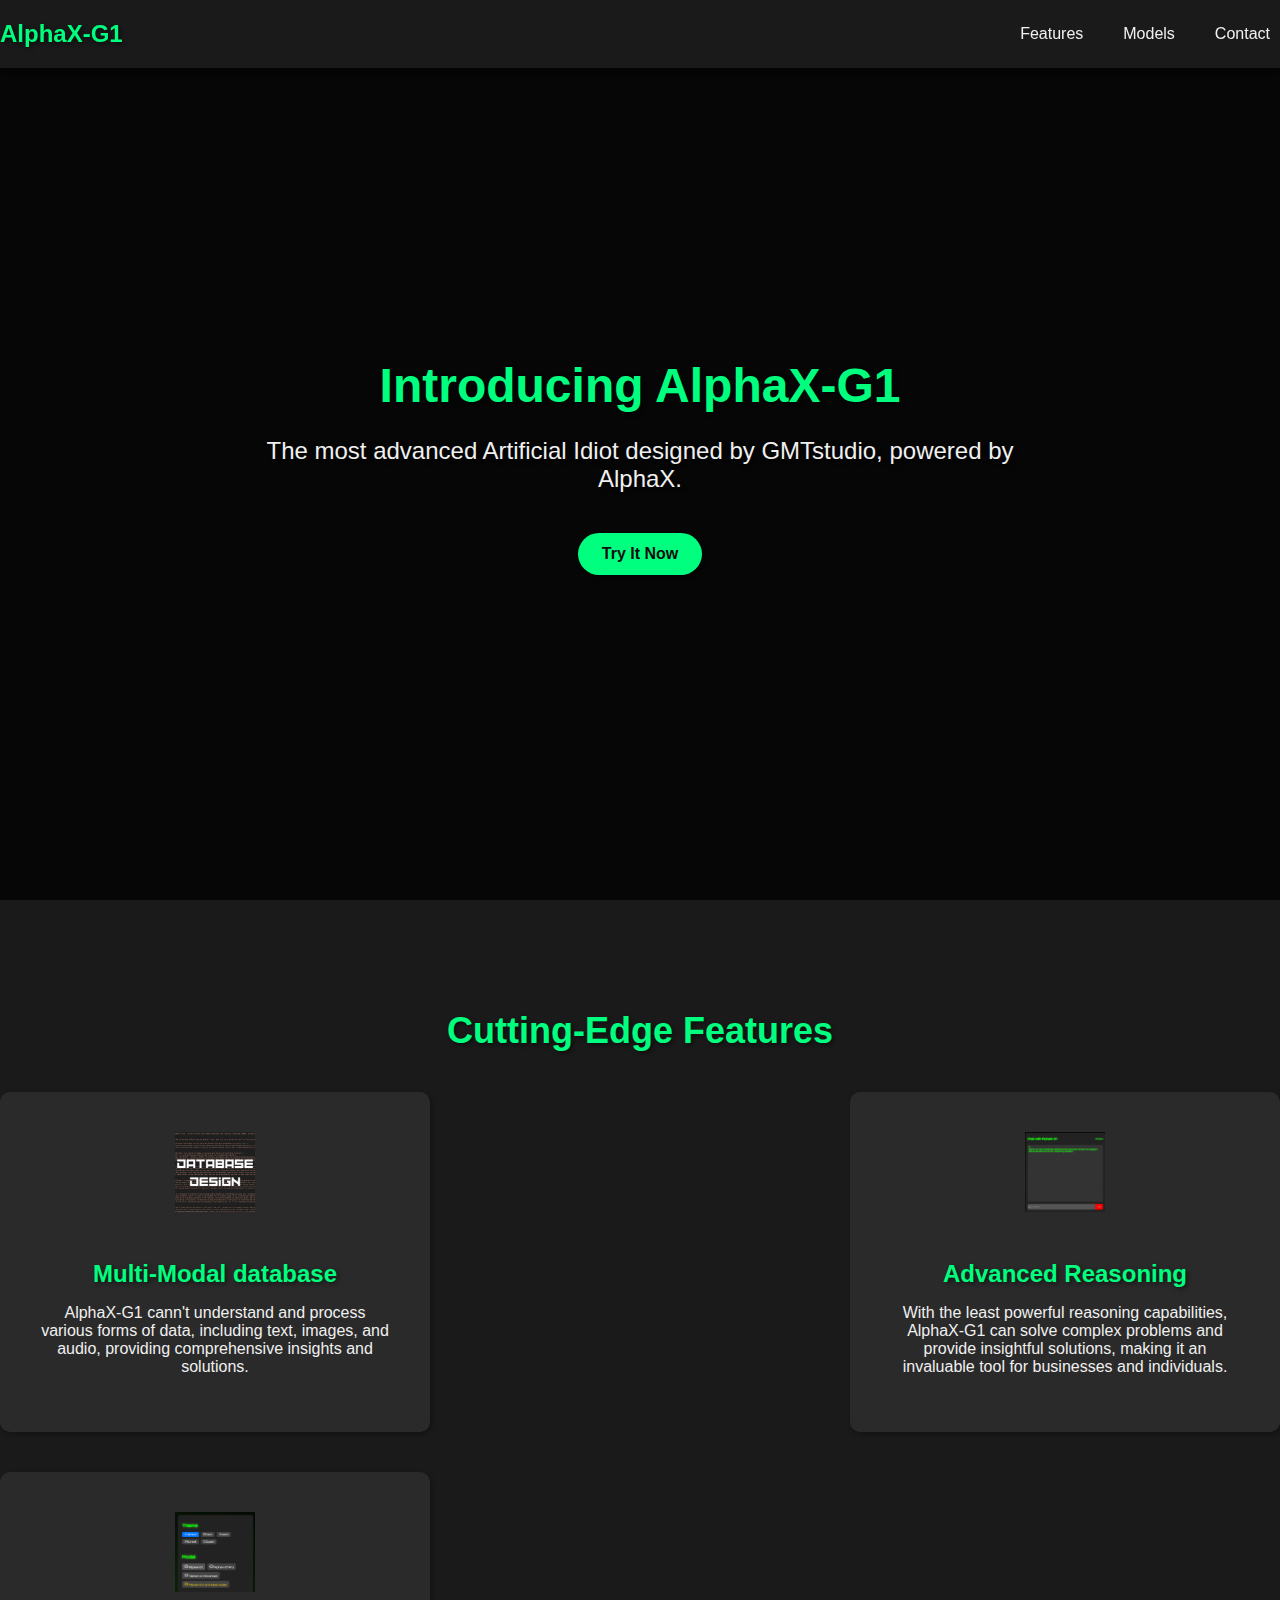
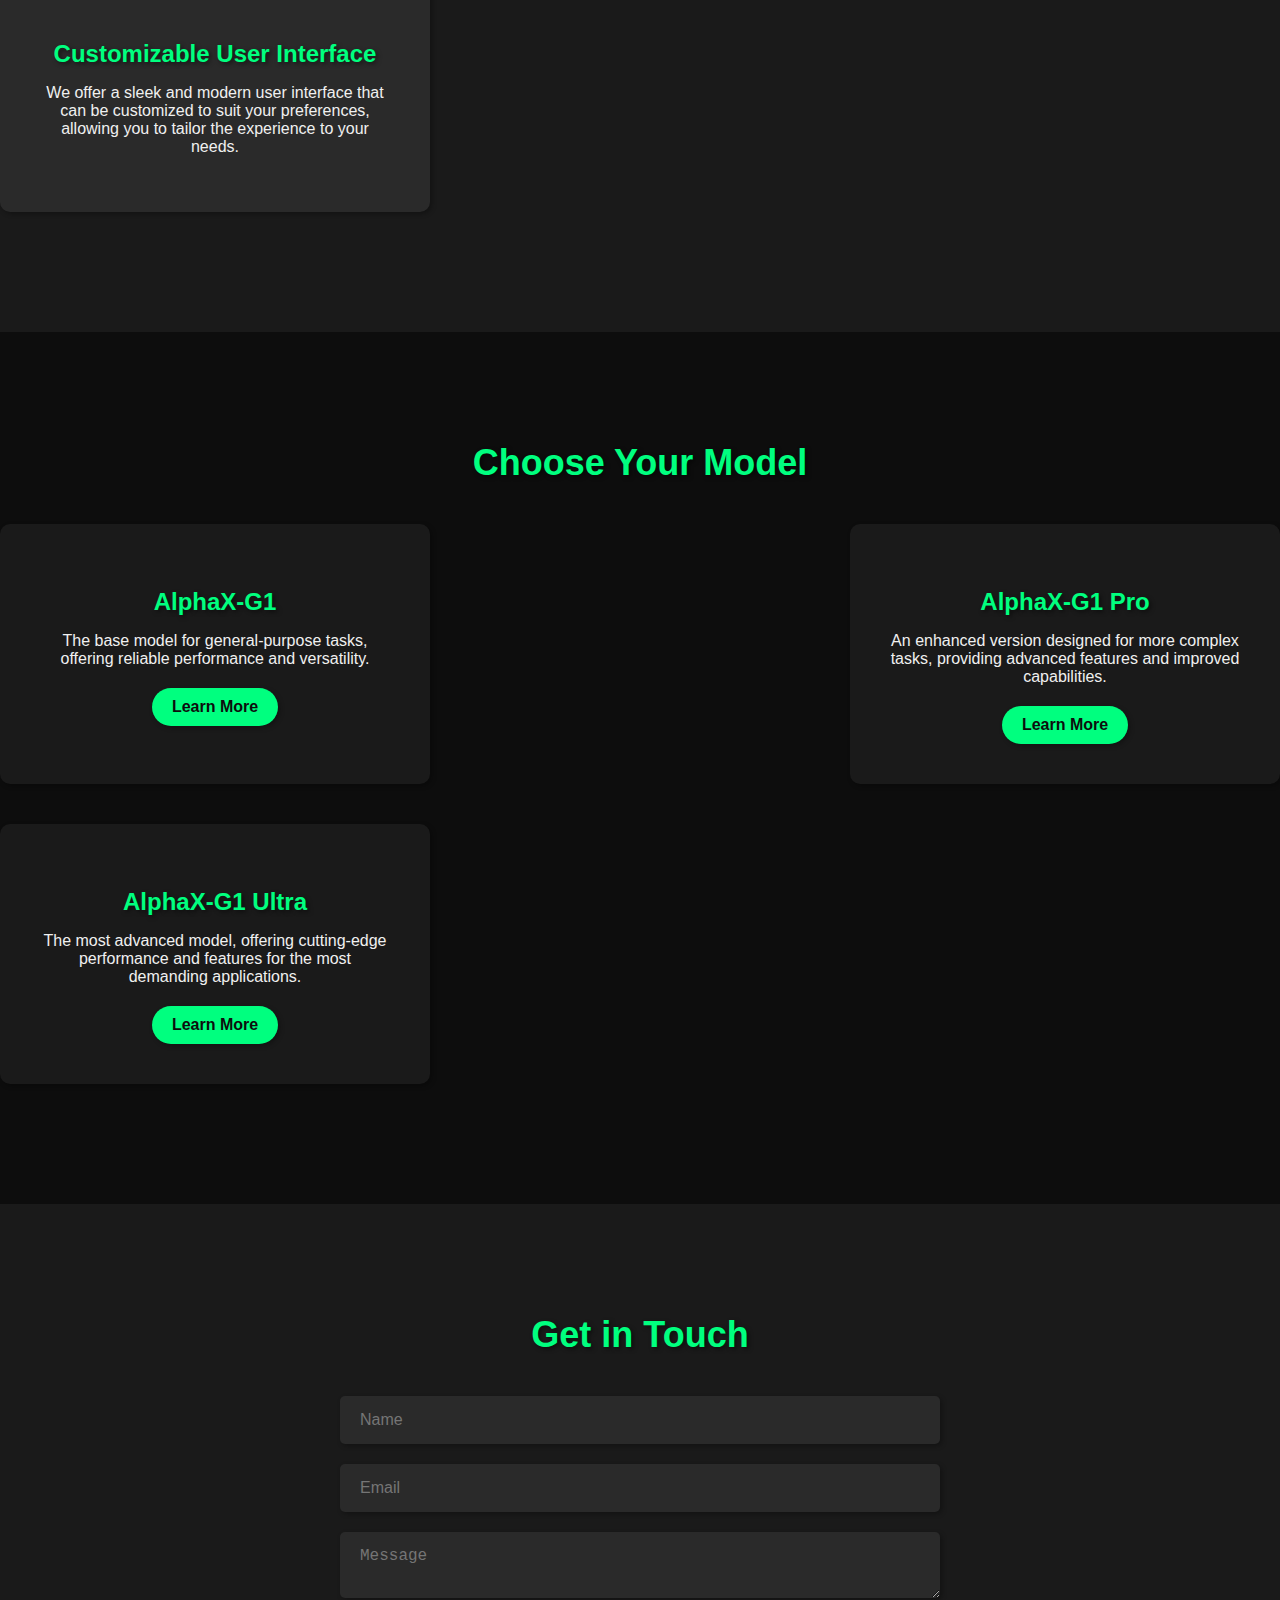
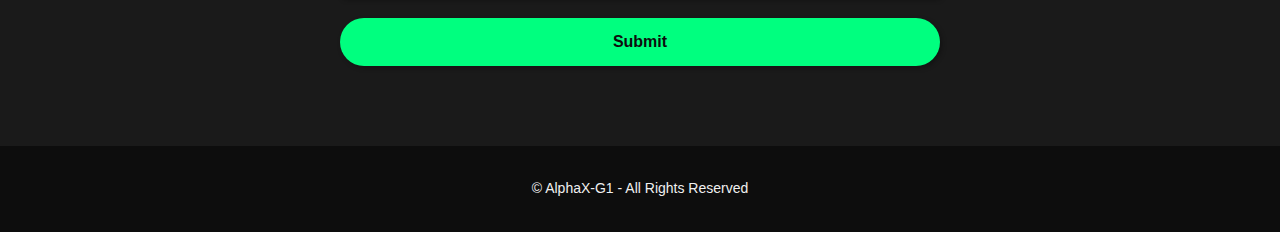
==== index.html @ 3f014d13 "Add files via upload" ====
<!DOCTYPE html>
<html lang="en">
<head>
  <meta charset="UTF-8">
  <meta name="viewport" content="width=device-width, initial-scale=1.0">
  <title>AlphaX-G1 - The Future of AI</title>
  <link rel="stylesheet" href="https://cdnjs.cloudflare.com/ajax/libs/animate.css/4.1.1/animate.min.css">
  <link rel="stylesheet" href="styles.css">
  <link rel="stylesheet" href="https://cdn-uicons.flaticon.com/uicons-regular-rounded/css/uicons-regular-rounded.css">
</head>
<body>
  <header>
    <nav>
      <div class="logo">AlphaX-G1</div>
      <div class="nav-links">
        <a href="#features" class="nav-link">Features</a>
        <a href="#models" class="nav-link">Models</a>
        <a href="#contact" class="nav-link">Contact</a>
      </div>
      <div class="nav-toggle">
        <i class="fi fi-rr-menu-burger"></i>
      </div>
    </nav>
  </header>

  <main>
    <section class="hero">
      <div class="hero-content">
        <h1 class="animate__animated animate__fadeInDown">Introducing AlphaX-G1</h1>
        <p class="animate__animated animate__fadeInUp">The most advanced Artificial Idiot designed by GMTstudio, powered by AlphaX.</p>
        <a href="ChatAlphaX.html" class="cta-btn animate__animated animate__bounceIn">Try It Now</a>
      </div>
    </section>

    <section id="features" class="features">
      <h2 class="section-title animate__animated animate__fadeInDown">Cutting-Edge Features</h2>
      <div class="feature-cards">
        <div class="feature-card animate__animated animate__fadeInLeft">
          <img src="DBdesign.png" alt="Feature Icon">
          <h3>Multi-Modal database</h3>
          <p>AlphaX-G1 cann't understand and process various forms of data, including text, images, and audio, providing comprehensive insights and solutions.</p>
        </div>
        <div class="feature-card animate__animated animate__fadeInUp">
          <img src="ChatUI.png" alt="Feature Icon">
          <h3>Advanced Reasoning</h3>
          <p>With the least powerful reasoning capabilities, AlphaX-G1 can solve complex problems and provide insightful solutions, making it an invaluable tool for businesses and individuals.</p>
        </div>
        <div class="feature-card animate__animated animate__fadeInRight">
          <img src="Theme.png" alt="Feature Icon">
          <h3>Customizable User Interface</h3>
          <p>We offer a sleek and modern user interface that can be customized to suit your preferences, allowing you to tailor the experience to your needs.</p>
        </div>
      </div>
    </section>

    <section id="models" class="models">
      <h2 class="section-title animate__animated animate__fadeInDown">Choose Your Model</h2>
      <div class="model-cards">
        <div class="model-card animate__animated animate__fadeInLeft">
          <i class="fi fi-rs-devices"></i>
          <h3>AlphaX-G1</h3>
          <p>The base model for general-purpose tasks, offering reliable performance and versatility.</p>
          <a href="ChatAlphaX.html" class="model-btn">Learn More</a>
        </div>
        <div class="model-card animate__animated animate__fadeInUp">
          <i class="fi fi-rr-user-robot"></i>
          <h3>AlphaX-G1 Pro</h3>
          <p>An enhanced version designed for more complex tasks, providing advanced features and improved capabilities.</p>
          <a href="ChatAlphaX.html" class="model-btn">Learn More</a>
        </div>
        <div class="model-card animate__animated animate__fadeInRight">
          <i class="fi fi-rr-robot"></i>
          <h3>AlphaX-G1 Ultra</h3>
          <p>The most advanced model, offering cutting-edge performance and features for the most demanding applications.</p>
          <a href="ChatAlphaX.html" class="model-btn">Learn More</a>
        </div>
      </div>
    </section>

    <section id="contact" class="contact">
      <h2 class="section-title animate__animated animate__fadeInDown">Get in Touch</h2>
      <form class="animate__animated animate__fadeInUp">
        <input type="text" placeholder="Name" required>
        <input type="email" placeholder="Email" required>
        <textarea placeholder="Message" required></textarea>
        <button type="submit" class="submit-btn">Submit</button>
      </form>
    </section>
  </main>

  <footer>
    <p>&copy; AlphaX-G1 - All Rights Reserved</p>
  </footer>

  <script src="script.js"></script>
</body>
</html>
---- styles.css ----
/* General Styles */
body {
  font-family: 'Roboto', sans-serif;
  margin: 0;
  padding: 0;
  background-color: #0d0d0d;
  color: #f0f0f0;
}

.container {
  max-width: 1200px;
  margin: 0 auto;
  padding: 0 20px;
}

/* Header */
header {
  background-color: #1a1a1a;
  padding: 20px 0;
  position: fixed;
  top: 0;
  left: 0;
  right: 0;
  z-index: 999;
  box-shadow: 0 2px 5px rgba(0, 0, 0, 0.3);
}

nav {
  display: flex;
  justify-content: space-between;
  align-items: center;
}

.logo {
  font-size: 24px;
  font-weight: bold;
  color: #00ff7f;
  text-shadow: 2px 2px 4px rgba(0, 0, 0, 0.5);
}

.nav-links {
  display: flex;
  align-items: center;
}

.nav-link {
  color: #f0f0f0;
  text-decoration: none;
  margin-left: 20px;
  transition: color 0.3s ease;
  position: relative;
  padding: 5px 10px;
  border-radius: 5px;
}

.nav-link::after {
  content: "";
  position: absolute;
  bottom: -2px;
  left: 0;
  width: 0;
  height: 2px;
  background-color: #00ff7f;
  transition: width 0.3s ease;
}

.nav-link:hover {
  background-color: rgba(0, 255, 127, 0.2);
  color: #00ff7f;
}

.nav-link:hover::after {
  width: 100%;
}

.nav-toggle {
  display: none;
  cursor: pointer;
}

.nav-toggle i {
  font-size: 24px;
  color: #f0f0f0;
}

/* Hero Section */
.hero {
  background-image: url('hero-bg.jpg');
  background-size: cover;
  background-position: center;
  height: 100vh;
  display: flex;
  align-items: center;
  justify-content: center;
  text-align: center;
  position: relative;
  overflow: hidden;
}

.hero::before {
  content: "";
  position: absolute;
  top: 0;
  left: 0;
  width: 100%;
  height: 100%;
  background-color: rgba(0, 0, 0, 0.5);
  z-index: 1;
}

.hero-content {
  position: relative;
  z-index: 2;
  max-width: 800px;
  padding: 0 20px;
}

.hero-content h1 {
  font-size: 48px;
  margin-bottom: 20px;
  color: #00ff7f;
  text-shadow: 2px 2px 4px rgba(0, 0, 0, 0.5);
}

.hero-content p {
  font-size: 24px;
  margin-bottom: 40px;
  color: #f0f0f0;
  text-shadow: 2px 2px 4px rgba(0, 0, 0, 0.5);
}

.cta-btn {
  display: inline-block;
  background-color: #00ff7f;
  color: #0d0d0d;
  text-decoration: none;
  padding: 12px 24px;
  border-radius: 30px;
  font-weight: bold;
  transition: background-color 0.3s ease, transform 0.3s ease;
  box-shadow: 2px 2px 5px rgba(0, 0, 0, 0.3);
}

.cta-btn:hover {
  background-color: #00d66b;
  transform: translateY(-5px);
}

/* Features Section */
.features {
  padding: 80px 0;
  background-color: #1a1a1a;
}

.section-title {
  text-align: center;
  font-size: 36px;
  margin-bottom: 40px;
  color: #00ff7f;
  text-shadow: 2px 2px 4px rgba(0, 0, 0, 0.5);
}

.feature-cards {
  display: flex;
  justify-content: space-between;
  flex-wrap: wrap;
}

.feature-card {
  background-color: #2a2a2a;
  padding: 40px;
  border-radius: 10px;
  text-align: center;
  max-width: 350px;
  margin-bottom: 40px;
  transition: transform 0.3s ease, box-shadow 0.3s ease;
  box-shadow: 2px 2px 5px rgba(0, 0, 0, 0.3);
}

.feature-card:hover {
  transform: translateY(-10px);
  box-shadow: 4px 4px 10px rgba(0, 0, 0, 0.5);
}

.feature-card img {
  width: 80px;
  height: 80px;
  margin-bottom: 20px;
}

.feature-card h3 {
  font-size: 24px;
  margin-bottom: 10px;
  color: #00ff7f;
  text-shadow: 2px 2px 4px rgba(0, 0, 0, 0.5);
}

.feature-card p {
  font-size: 16px;
  color: #f0f0f0;
}

/* Models Section */
.models {
  padding: 80px 0;
  background-color: #0d0d0d;
}

.model-cards {
  display: flex;
  justify-content: space-between;
  flex-wrap: wrap;
}

.model-card {
  background-color: #1a1a1a;
  padding: 40px;
  border-radius: 10px;
  text-align: center;
  max-width: 350px;
  margin-bottom: 40px;
  transition: transform 0.3s ease, box-shadow 0.3s ease;
  box-shadow: 2px 2px 5px rgba(0, 0, 0, 0.3);
}

.model-card:hover {
  transform: translateY(-10px);
  box-shadow: 4px 4px 10px rgba(0, 0, 0, 0.5);
}

.model-card i {
  font-size: 48px;
  color: #00ff7f;
  margin-bottom: 20px;
  text-shadow: 2px 2px 4px rgba(0, 0, 0, 0.5);
}

.model-card h3 {
  font-size: 24px;
  margin-bottom: 10px;
  color: #00ff7f;
  text-shadow: 2px 2px 4px rgba(0, 0, 0, 0.5);
}

.model-card p {
  font-size: 16px;
  color: #f0f0f0;
  margin-bottom: 20px;
}

.model-btn {
  display: inline-block;
  background-color: #00ff7f;
  color: #0d0d0d;
  text-decoration: none;
  padding: 10px 20px;
  border-radius: 30px;
  font-weight: bold;
  transition: background-color 0.3s ease, transform 0.3s ease;
  box-shadow: 2px 2px 5px rgba(0, 0, 0, 0.3);
}

.model-btn:hover {
  background-color: #00d66b;
  transform: translateY(-5px);
}

/* Contact Section */
.contact {
  padding: 80px 0;
  background-color: #1a1a1a;
}

form {
  max-width: 600px;
  margin: 0 auto;
  display: flex;
  flex-direction: column;
}

input,
textarea {
  background-color: #2a2a2a;
  border: none;
  padding: 15px 20px;
  margin-bottom: 20px;
  border-radius: 5px;
  color: #f0f0f0;
  font-size: 16px;
  box-shadow: 2px 2px 5px rgba(0, 0, 0, 0.3);
  transition: box-shadow 0.3s ease;
}

input:focus,
textarea:focus {
  outline: none;
  box-shadow: 2px 2px 10px rgba(0, 255, 127, 0.5);
}

.submit-btn {
  background-color: #00ff7f;
  color: #0d0d0d;
  border: none;
  padding: 15px 30px;
  border-radius: 30px;
  font-size: 16px;
  font-weight: bold;
  cursor: pointer;
  transition: background-color 0.3s ease, transform 0.3s ease;
  box-shadow: 2px 2px 5px rgba(0, 0, 0, 0.3);
}

.submit-btn:hover {
  background-color: #00d66b;
  transform: translateY(-5px);
}

/* Footer */
footer {
  background-color: #0d0d0d;
  padding: 20px 0;
  text-align: center;
  color: #f0f0f0;
  font-size: 14px;
}

/* Animations */
.animate__animated {
  animation-duration: 1s;
  animation-fill-mode: both;
}

.animate__fadeInDown {
  animation-name: fadeInDown;
}

.animate__fadeInUp {
  animation-name: fadeInUp;
}

.animate__bounceIn {
  animation-name: bounceIn;
}

.animate__fadeInLeft {
  animation-name: fadeInLeft;
}

@keyframes fadeInDown {
  0% {
    opacity: 0;
    transform: translateY(-20px);
  }
  100% {
    opacity: 1;
    transform: translateY(0);
  }
}

@keyframes fadeInUp {
  0% {
    opacity: 0;
    transform: translateY(20px);
  }
  100% {
    opacity: 1;
    transform: translateY(0);
  }
}

@keyframes bounceIn {
  0% {
    opacity: 0;
    transform: scale(0.3);
  }
  50% {
    opacity: 1;
    transform: scale(1.05);
  }
  70% {
    transform: scale(0.9);
  }
  100% {
    transform: scale(1);
  }
}

@keyframes fadeInLeft {
  0% {
    opacity: 0;
    transform: translateX(-20px);
  }
  100% {
    opacity: 1;
    transform: translateX(0);
  }
}
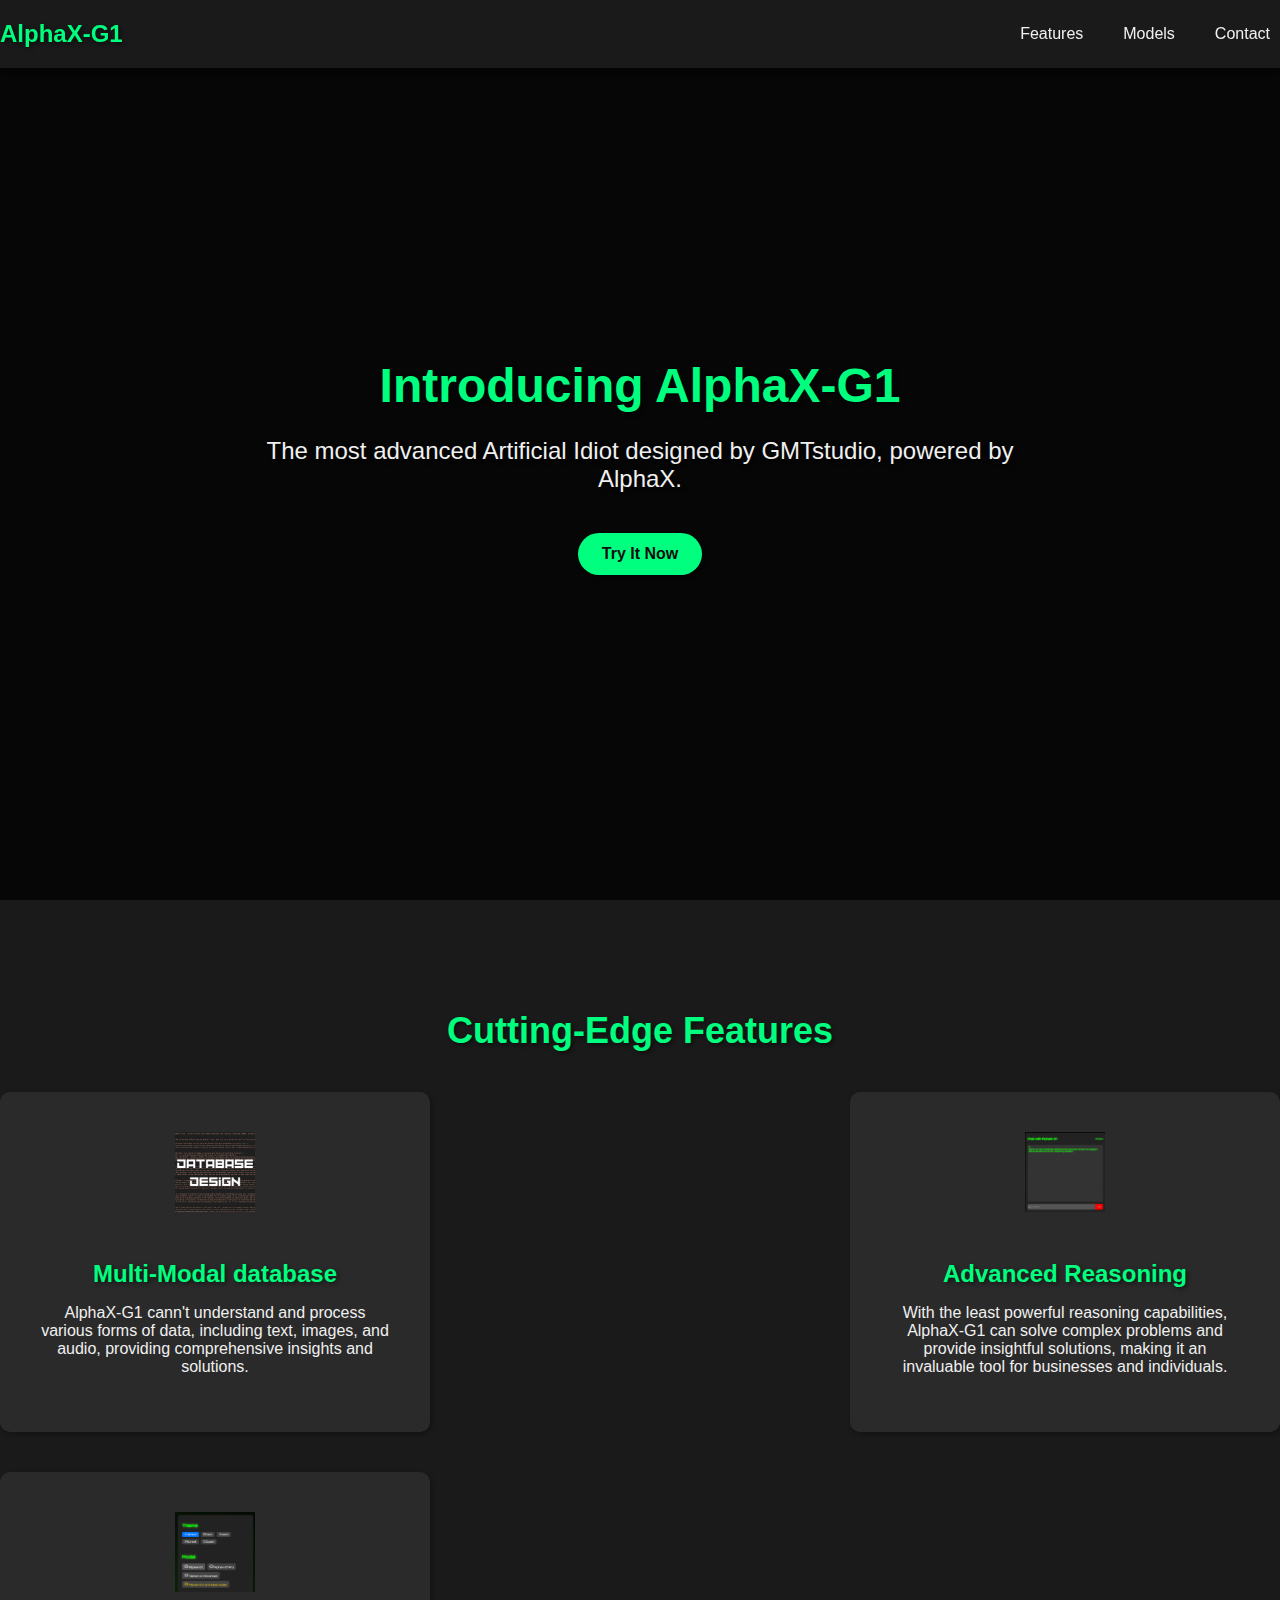
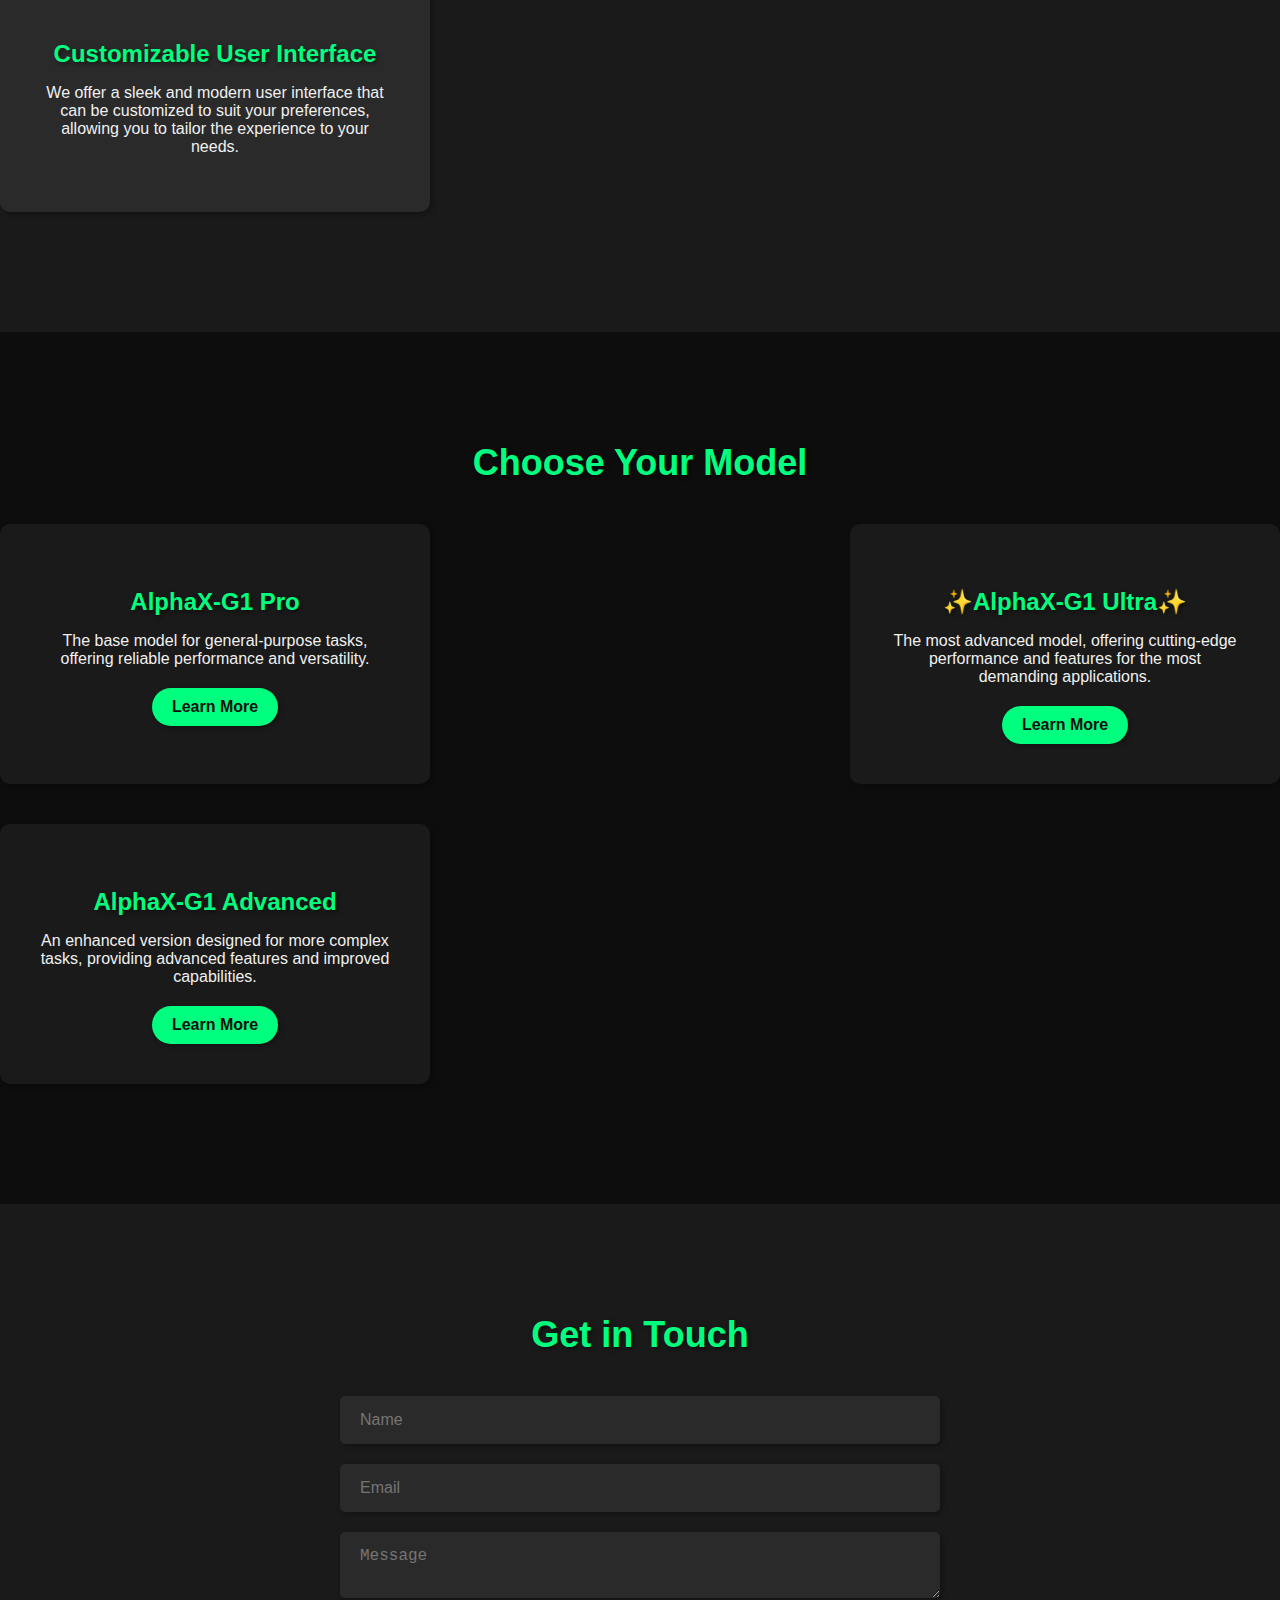
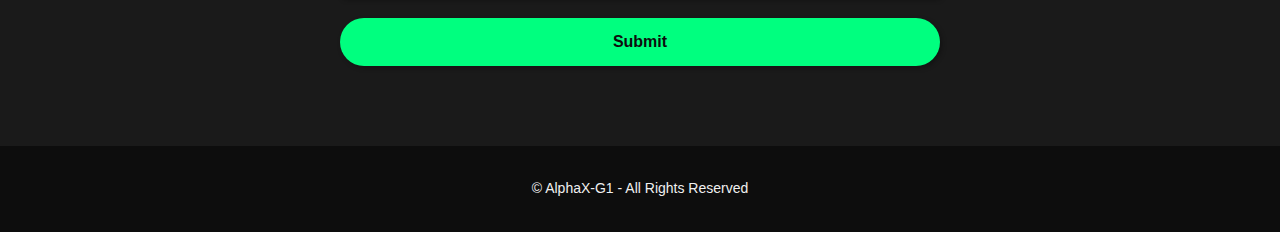
==== commit b6186a65: "Add files via upload" ====
--- a/index.html
+++ b/index.html
@@ -58,20 +58,22 @@
       <div class="model-cards">
         <div class="model-card animate__animated animate__fadeInLeft">
           <i class="fi fi-rs-devices"></i>
-          <h3>AlphaX-G1</h3>
+          <h3>AlphaX-G1 Pro</h3>
           <p>The base model for general-purpose tasks, offering reliable performance and versatility.</p>
           <a href="ChatAlphaX.html" class="model-btn">Learn More</a>
         </div>
         <div class="model-card animate__animated animate__fadeInUp">
           <i class="fi fi-rr-user-robot"></i>
-          <h3>AlphaX-G1 Pro</h3>
-          <p>An enhanced version designed for more complex tasks, providing advanced features and improved capabilities.</p>
+          <h3>✨AlphaX-G1 Ultra✨</h3>
+          <p>
+            The most advanced model, offering cutting-edge performance and features for the most demanding applications.
+          </p>
           <a href="ChatAlphaX.html" class="model-btn">Learn More</a>
         </div>
         <div class="model-card animate__animated animate__fadeInRight">
           <i class="fi fi-rr-robot"></i>
-          <h3>AlphaX-G1 Ultra</h3>
-          <p>The most advanced model, offering cutting-edge performance and features for the most demanding applications.</p>
+          <h3>AlphaX-G1 Advanced</h3>
+          <p>An enhanced version designed for more complex tasks, providing advanced features and improved capabilities.</p>
           <a href="ChatAlphaX.html" class="model-btn">Learn More</a>
         </div>
       </div>
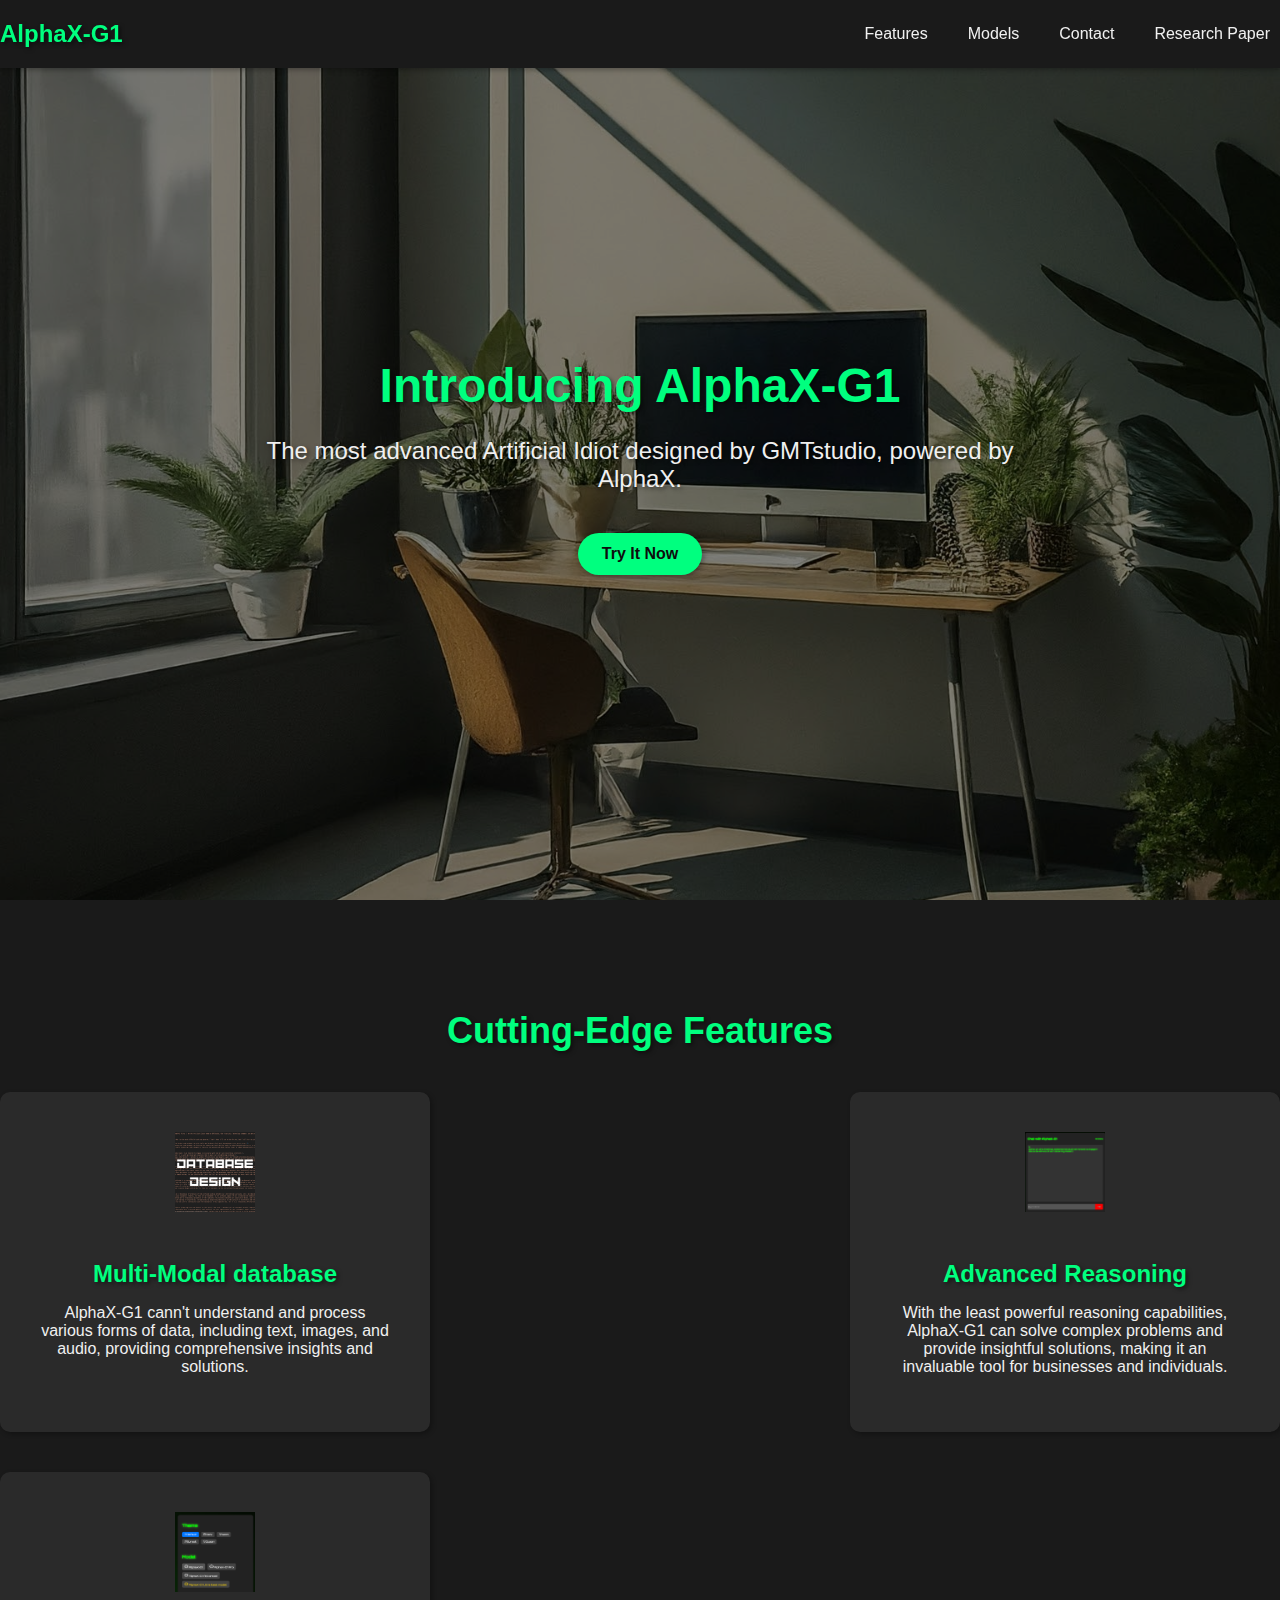
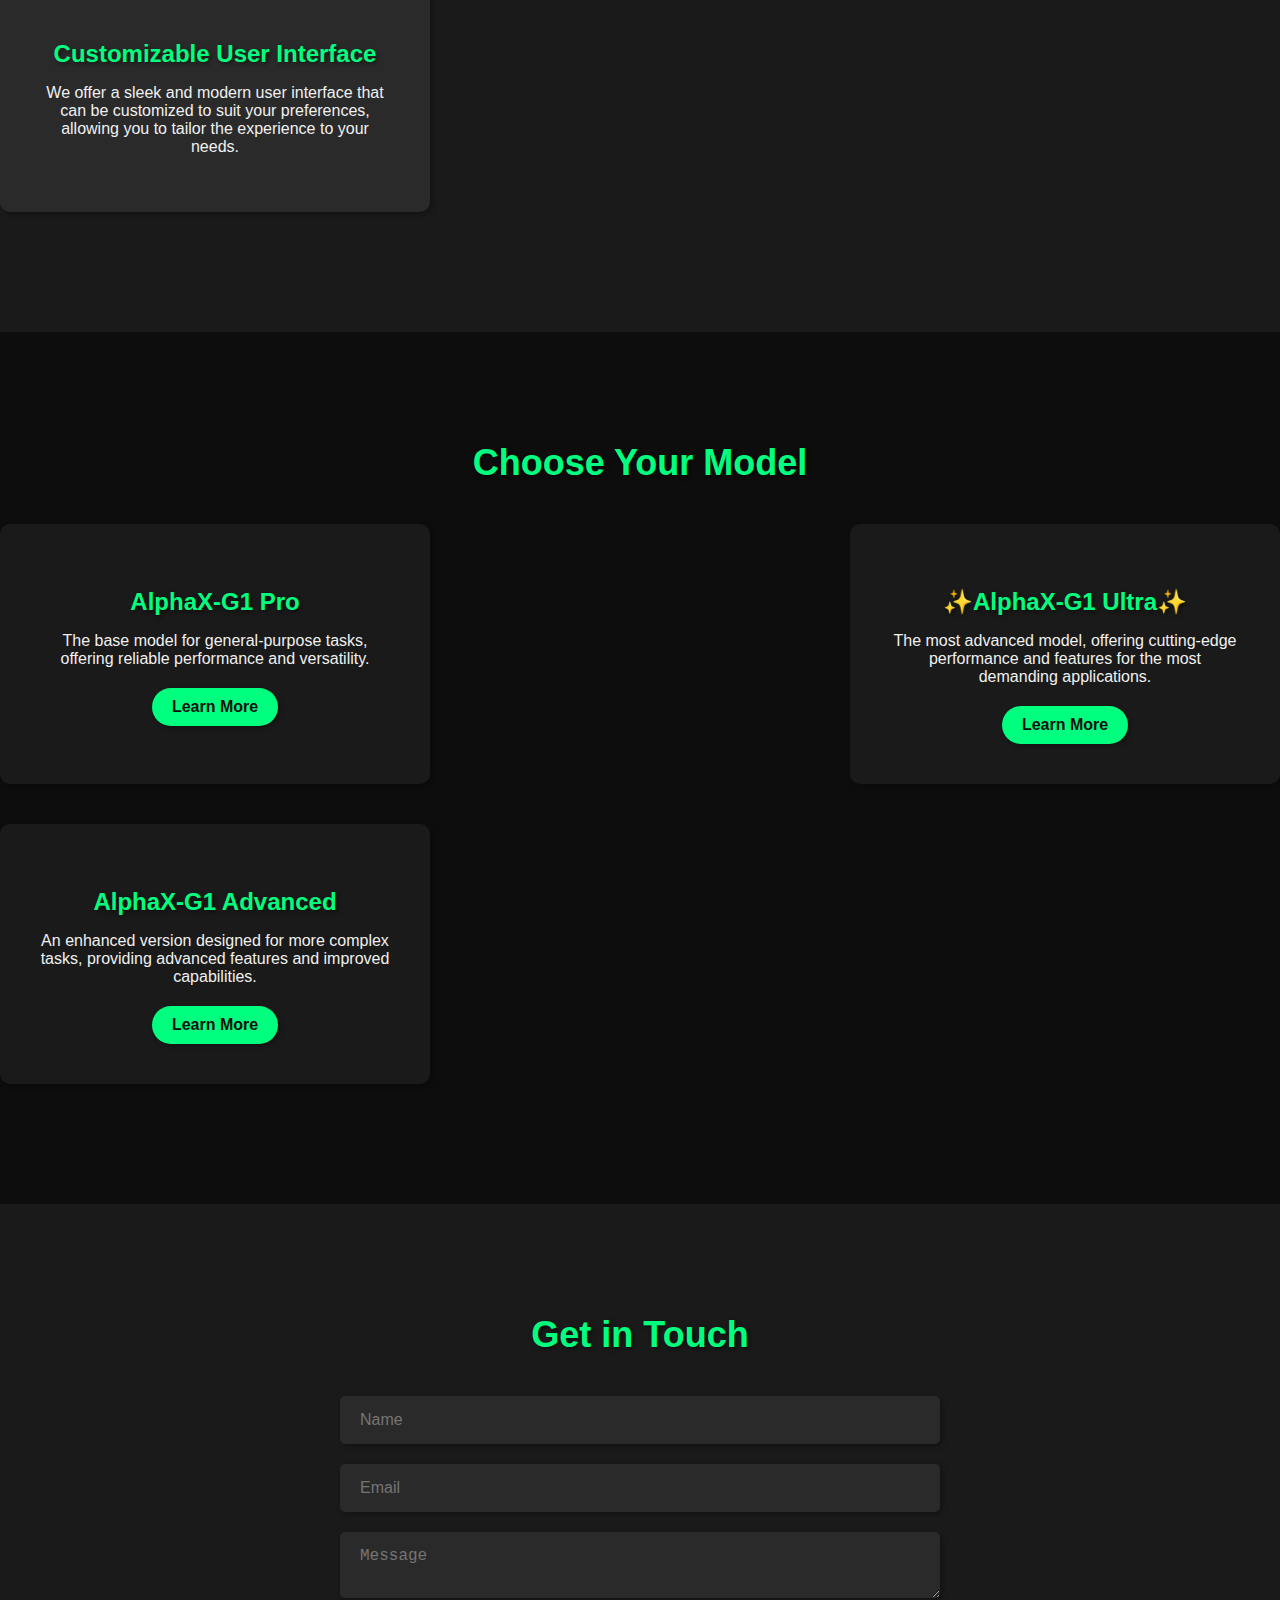
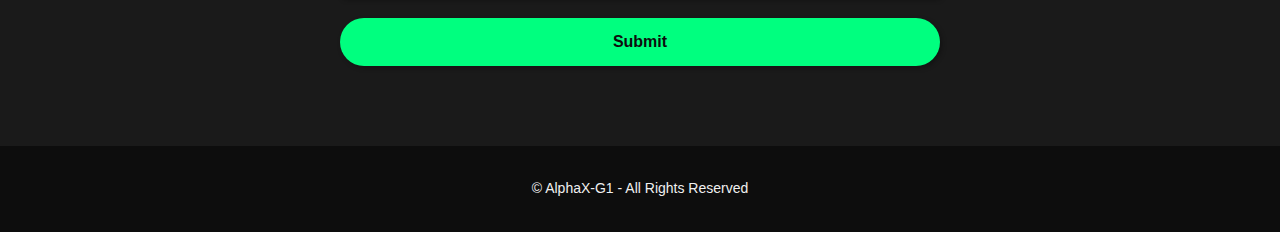
==== commit 9852016d: "Add files via upload" ====
--- a/index.html
+++ b/index.html
@@ -16,6 +16,7 @@
         <a href="#features" class="nav-link">Features</a>
         <a href="#models" class="nav-link">Models</a>
         <a href="#contact" class="nav-link">Contact</a>
+        <a href="paper.html" class="nav-link">Research Paper</a>
       </div>
       <div class="nav-toggle">
         <i class="fi fi-rr-menu-burger"></i>
--- a/styles.css
+++ b/styles.css
@@ -85,7 +85,7 @@
 
 /* Hero Section */
 .hero {
-  background-image: url('hero-bg.jpg');
+  background-image: url('pic.jpg');
   background-size: cover;
   background-position: center;
   height: 100vh;
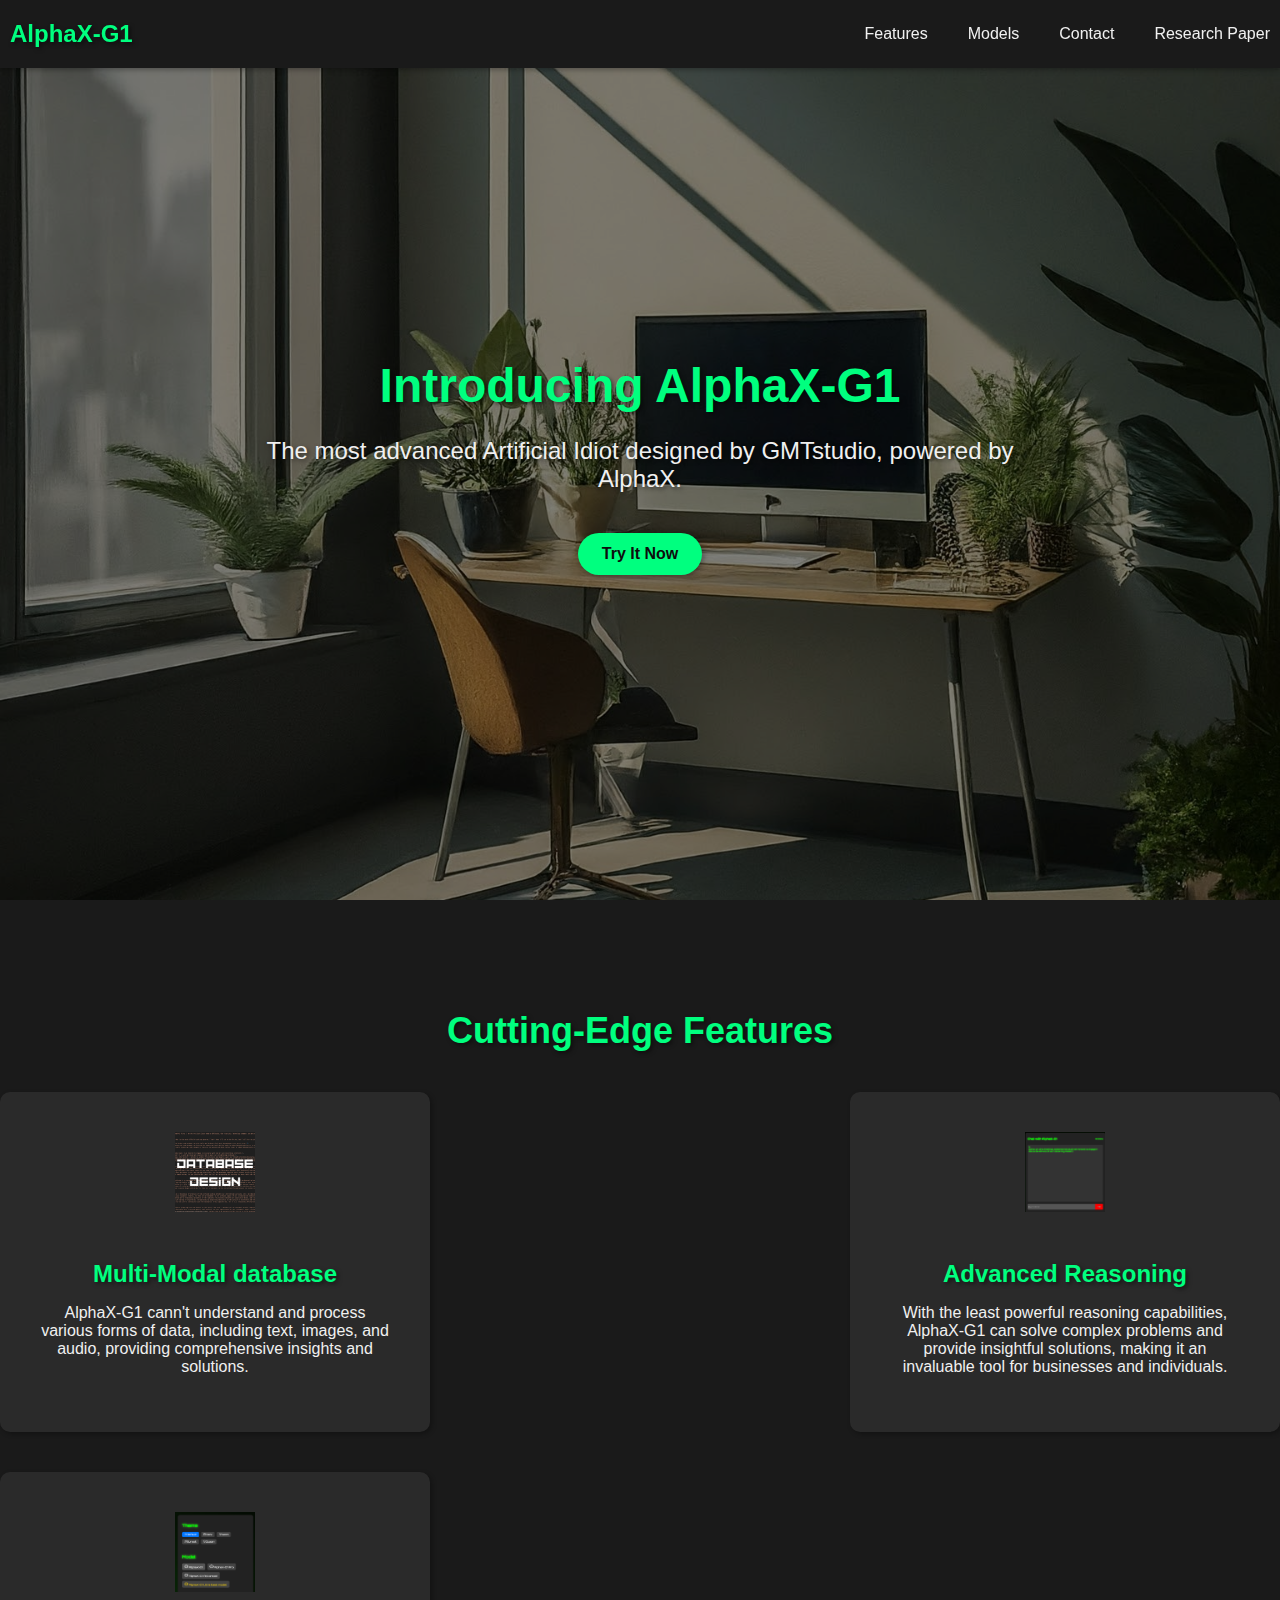
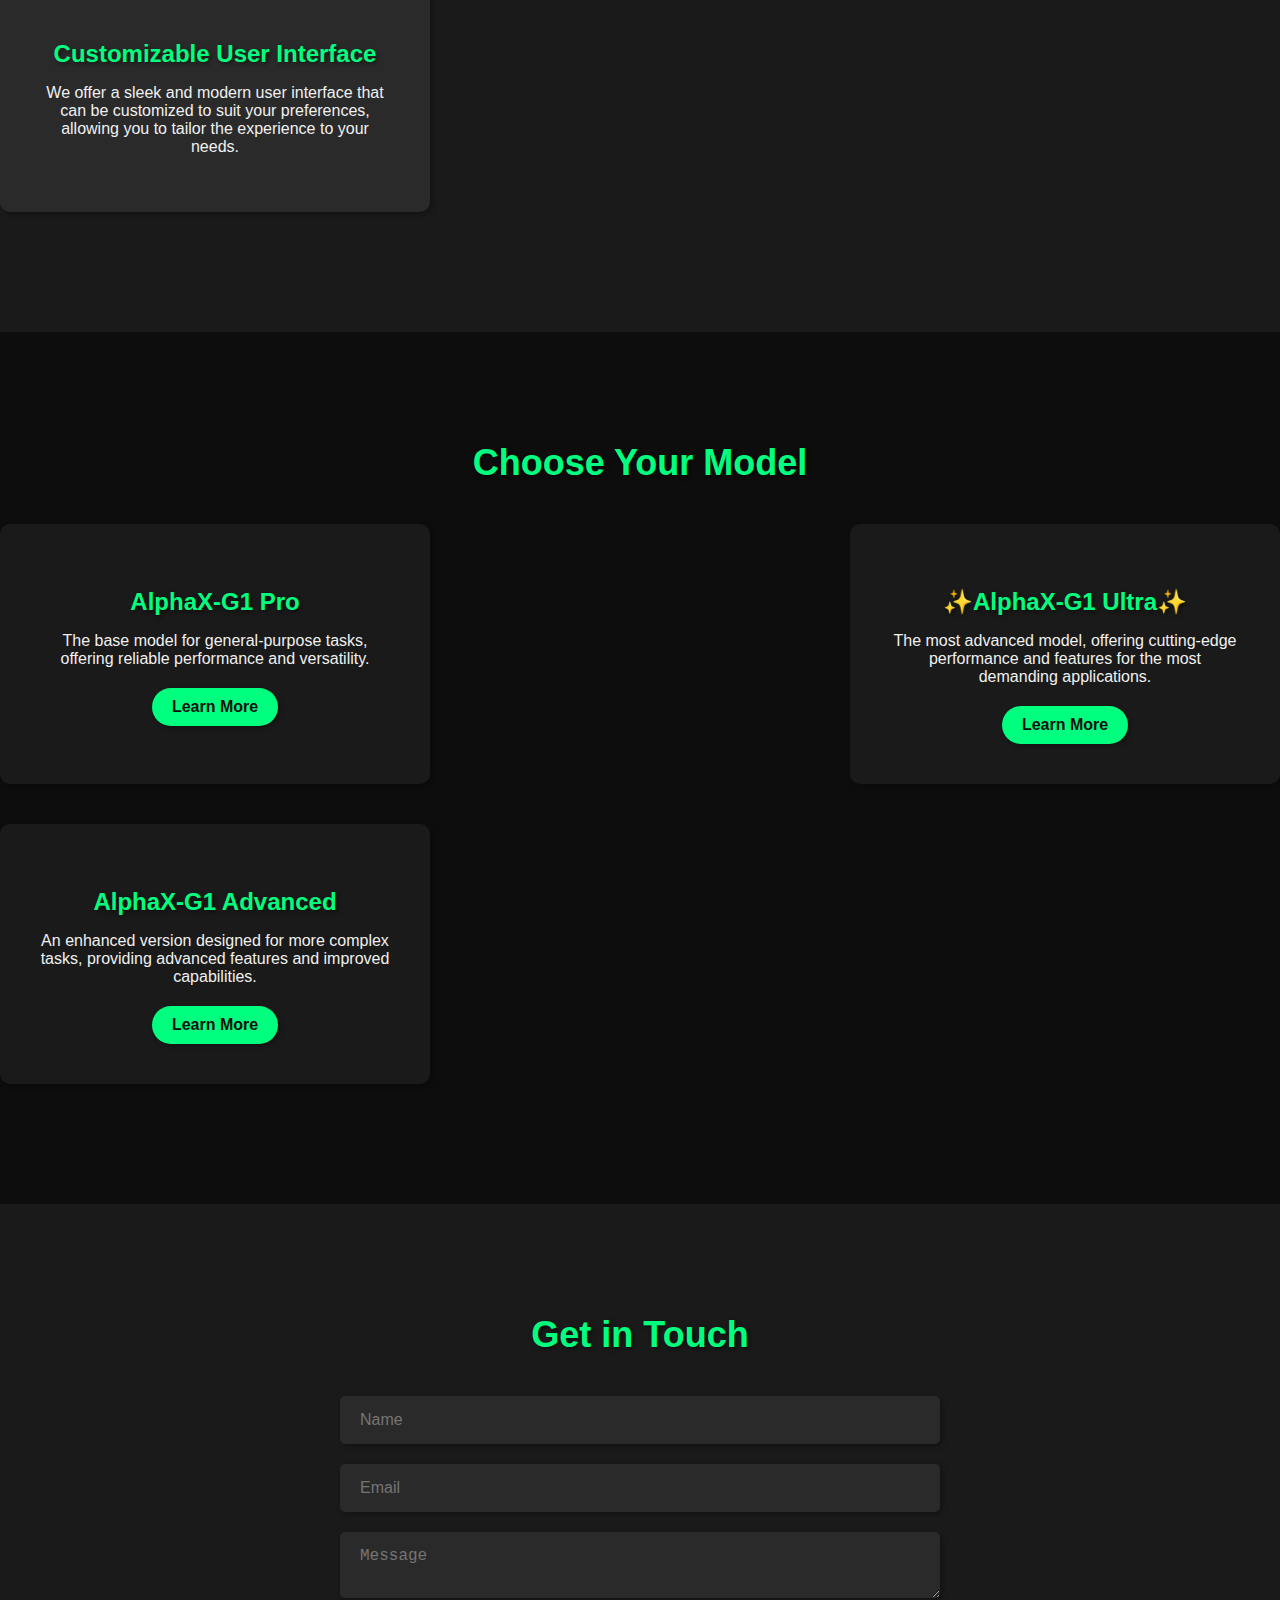
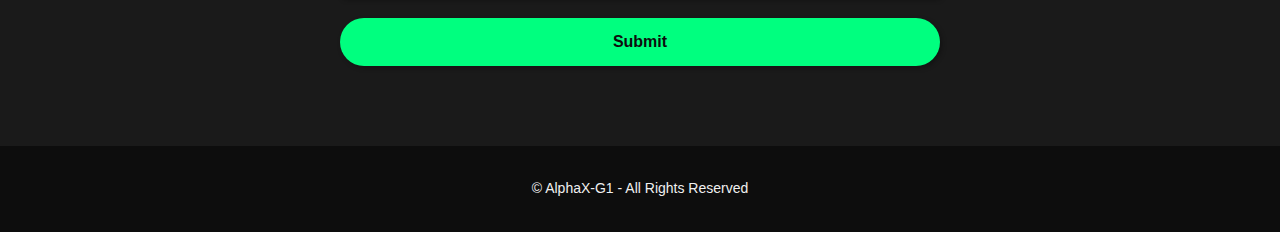
==== commit efffb731: "Add files via upload" ====
--- a/index.html
+++ b/index.html
@@ -1,3 +1,4 @@
+
 <!DOCTYPE html>
 <html lang="en">
 <head>
@@ -27,26 +28,26 @@
   <main>
     <section class="hero">
       <div class="hero-content">
-        <h1 class="animate__animated animate__fadeInDown">Introducing AlphaX-G1</h1>
-        <p class="animate__animated animate__fadeInUp">The most advanced Artificial Idiot designed by GMTstudio, powered by AlphaX.</p>
-        <a href="ChatAlphaX.html" class="cta-btn animate__animated animate__bounceIn">Try It Now</a>
+        <h1 class="animate__animated animate__morphTransition">Introducing AlphaX-G1</h1>
+        <p class="animate__animated animate__morphTransition">The most advanced Artificial Idiot designed by GMTstudio, powered by AlphaX.</p>
+        <a href="ChatAlphaX.html" class="cta-btn animate__animated animate__morphTransition">Try It Now</a>
       </div>
     </section>
 
     <section id="features" class="features">
-      <h2 class="section-title animate__animated animate__fadeInDown">Cutting-Edge Features</h2>
+      <h2 class="section-title animate__animated animate__morphTransition">Cutting-Edge Features</h2>
       <div class="feature-cards">
-        <div class="feature-card animate__animated animate__fadeInLeft">
+        <div class="feature-card animate__animated animate__morphTransition">
           <img src="DBdesign.png" alt="Feature Icon">
           <h3>Multi-Modal database</h3>
           <p>AlphaX-G1 cann't understand and process various forms of data, including text, images, and audio, providing comprehensive insights and solutions.</p>
         </div>
-        <div class="feature-card animate__animated animate__fadeInUp">
+        <div class="feature-card animate__animated animate__morphTransition">
           <img src="ChatUI.png" alt="Feature Icon">
           <h3>Advanced Reasoning</h3>
           <p>With the least powerful reasoning capabilities, AlphaX-G1 can solve complex problems and provide insightful solutions, making it an invaluable tool for businesses and individuals.</p>
         </div>
-        <div class="feature-card animate__animated animate__fadeInRight">
+        <div class="feature-card animate__animated animate__morphTransition">
           <img src="Theme.png" alt="Feature Icon">
           <h3>Customizable User Interface</h3>
           <p>We offer a sleek and modern user interface that can be customized to suit your preferences, allowing you to tailor the experience to your needs.</p>
@@ -95,6 +96,17 @@
     <p>&copy; AlphaX-G1 - All Rights Reserved</p>
   </footer>
 
-  <script src="script.js"></script>
+  <script src="script.js">  document.addEventListener('DOMContentLoaded', function() {
+    const observer = new IntersectionObserver(entries => {
+      entries.forEach(entry => {
+        if (entry.isIntersecting) {
+          entry.target.classList.add('animate__animated', 'animate__morphTransition');
+        }
+      });
+    });
+
+    const animatedElements = document.querySelectorAll('.animate-on-scroll');
+    animatedElements.forEach(element => observer.observe(element));
+  });</script>
 </body>
 </html>--- a/styles.css
+++ b/styles.css
@@ -394,4 +394,7 @@
     opacity: 1;
     transform: translateX(0);
   }
-}+}
+.logo{
+margin-left:10px;
+}
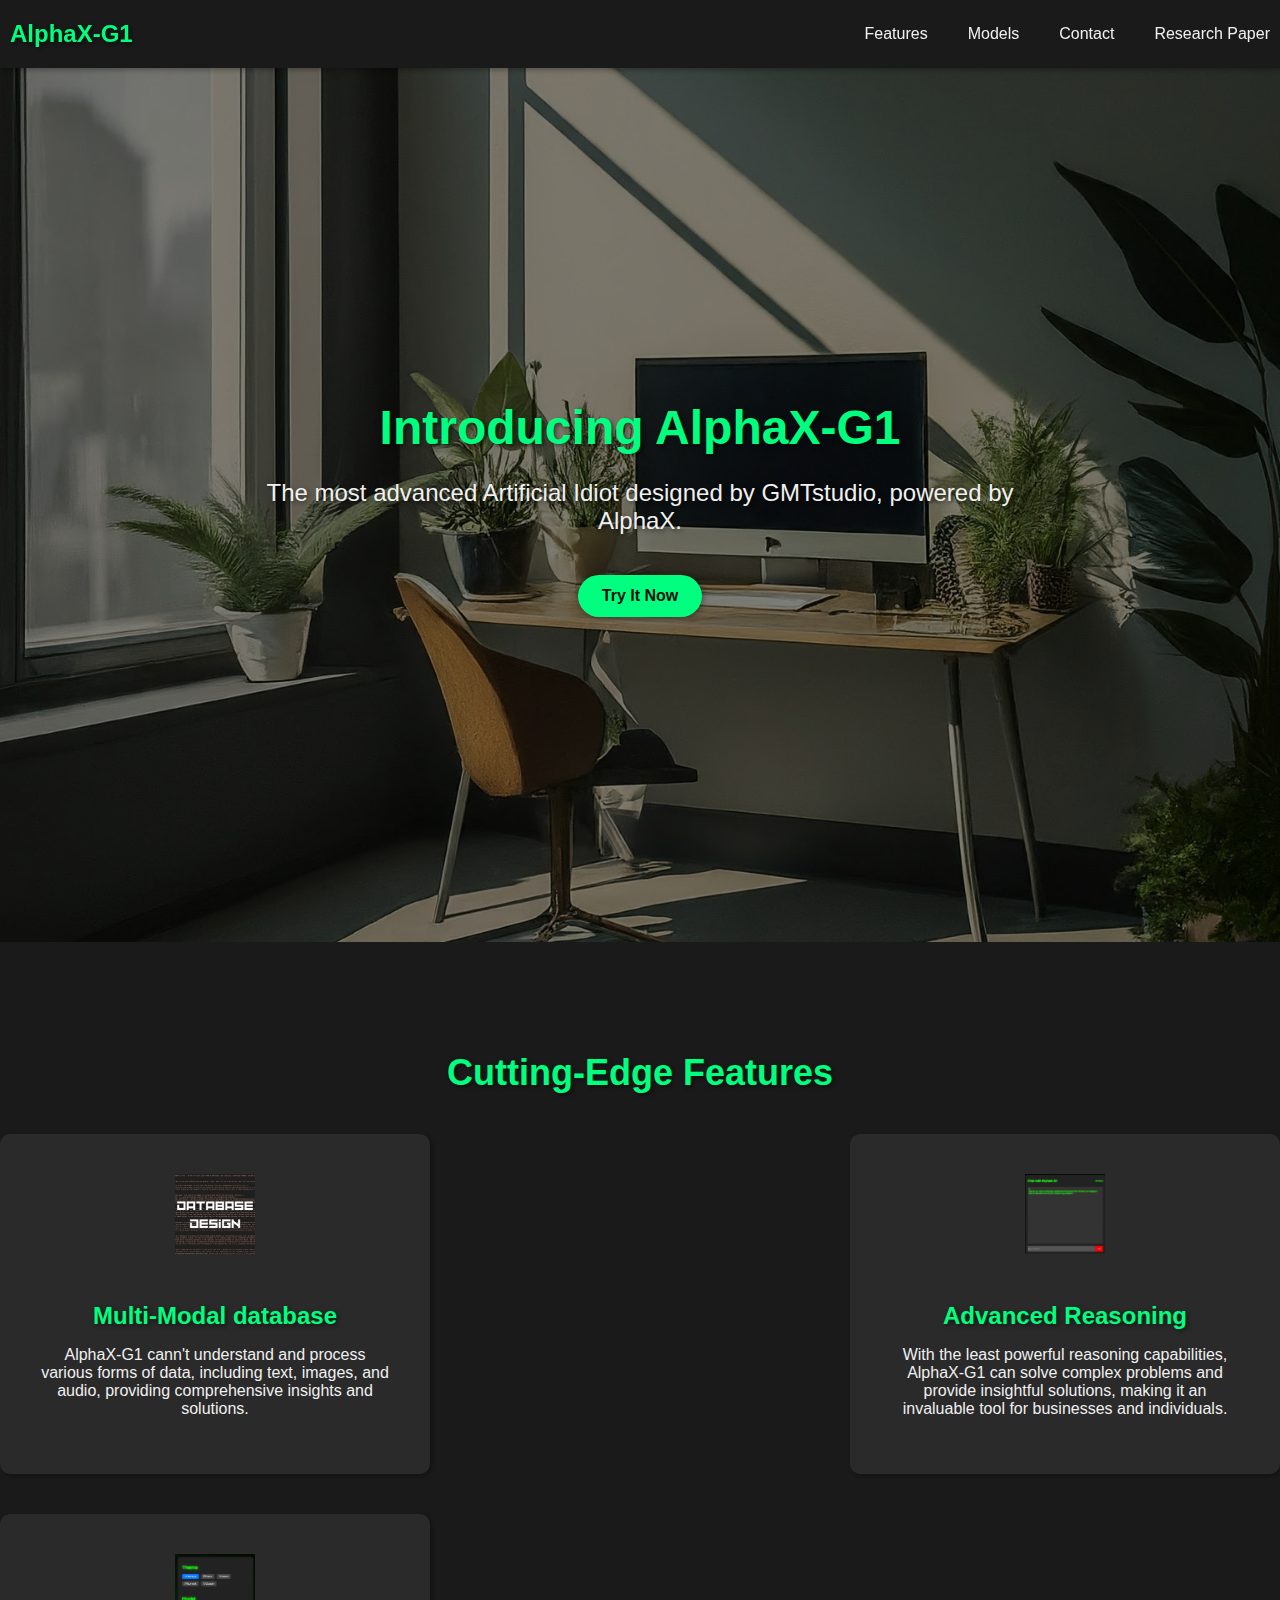
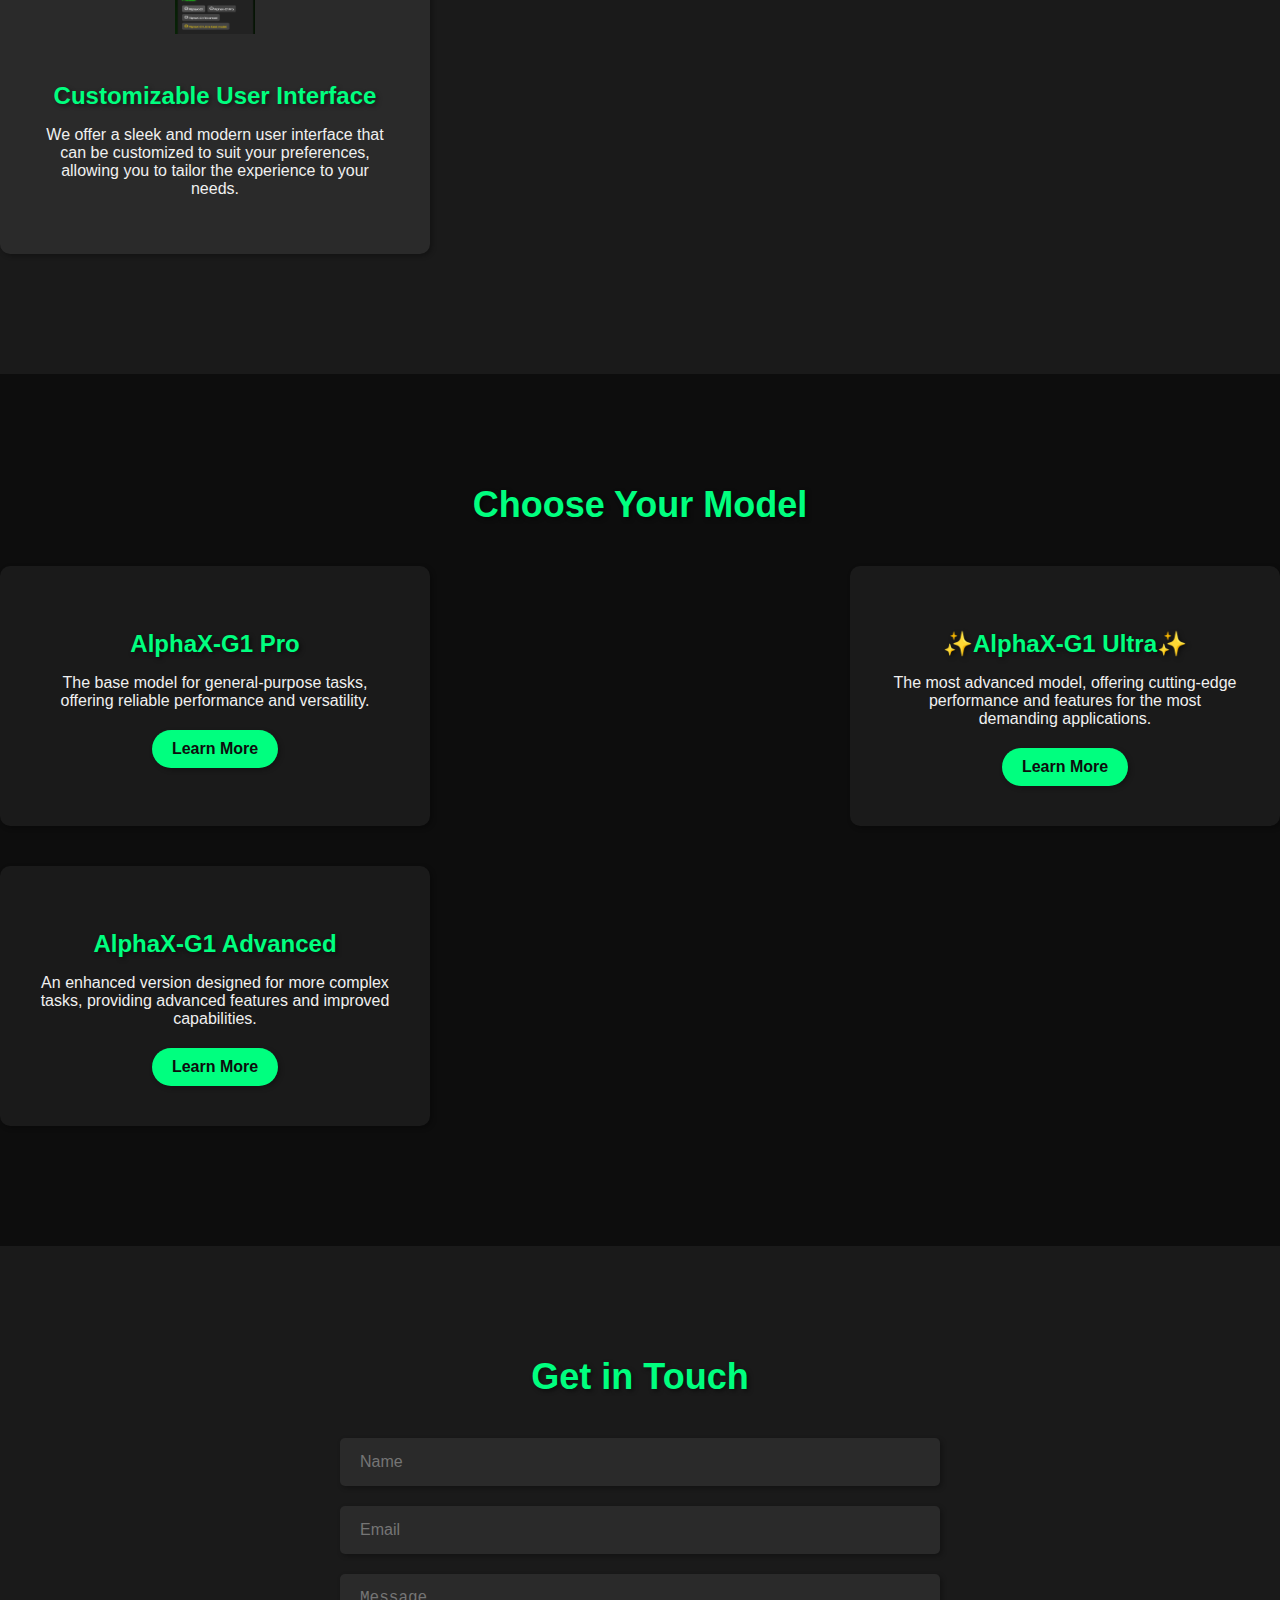
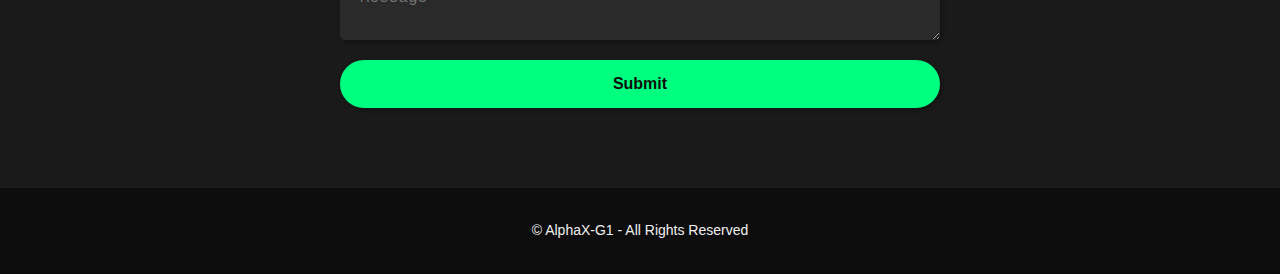
==== commit 5e063877: "Add files via upload" ====
--- a/index.html
+++ b/index.html
@@ -10,6 +10,13 @@
   <link rel="stylesheet" href="https://cdn-uicons.flaticon.com/uicons-regular-rounded/css/uicons-regular-rounded.css">
 </head>
 <body>
+  <div class="textBox">
+    <div class="textContent">
+        <p class="h1">AlphaX</p>
+        <span class="span">1 hour ago</span>
+    </div>
+    <p class="p">Databae improvement start from march24 to march26.</p>
+</div>
   <header>
     <nav>
       <div class="logo">AlphaX-G1</div>
@@ -24,7 +31,6 @@
       </div>
     </nav>
   </header>
-
   <main>
     <section class="hero">
       <div class="hero-content">
--- a/styles.css
+++ b/styles.css
@@ -398,3 +398,72 @@
 .logo{
 margin-left:10px;
 }
+
+.card {
+  width: 100%;
+  max-width: 400px;
+  height: 100px;
+  background: #353535;
+  border-radius: 20px;
+  display: flex;
+  align-items: center;
+  backdrop-filter: blur(10px);
+  transition: 0.5s ease-in-out;
+  margin-bottom: 20px;
+  box-shadow: 0 4px 8px rgba(0, 0, 0, 0.2);
+  position: fixed; /* Change to position fixed */
+  top: 20px; /* Position from the top */
+  right: 10px; /* Position from the right */
+  transform: translateY(-10%); /* Adjust vertical positioning */
+}
+.card:hover {
+  cursor: pointer;
+  transform: scale(1.05);
+  box-shadow: 0 8px 16px rgba(0, 0, 0, 0.3);
+}
+
+.img {
+  width: 70px;
+  height: 70px;
+  margin-left: 20px;
+  border-radius: 50%;
+  background: linear-gradient(#d7cfcf, #9198e5);
+  display: flex;
+  align-items: center;
+  justify-content: center;
+}
+
+.card:hover > .img {
+  transition: 0.5s ease-in-out;
+  background: linear-gradient(#9198e5, #712020);
+}
+
+.textBox {
+  width: calc(100% - 120px);
+  margin-left: 20px;
+  color: white;
+  font-family: 'Poppins', sans-serif;
+}
+
+.textContent {
+  display: flex;
+  align-items: center;
+  justify-content: space-between;
+}
+
+.span {
+  font-size: 12px;
+  color: #aaa;
+}
+
+.h1 {
+  font-size: 18px;
+  font-weight: bold;
+  margin: 0;
+}
+
+.p {
+  font-size: 14px;
+  font-weight: lighter;
+  margin: 5px 0 0;
+}